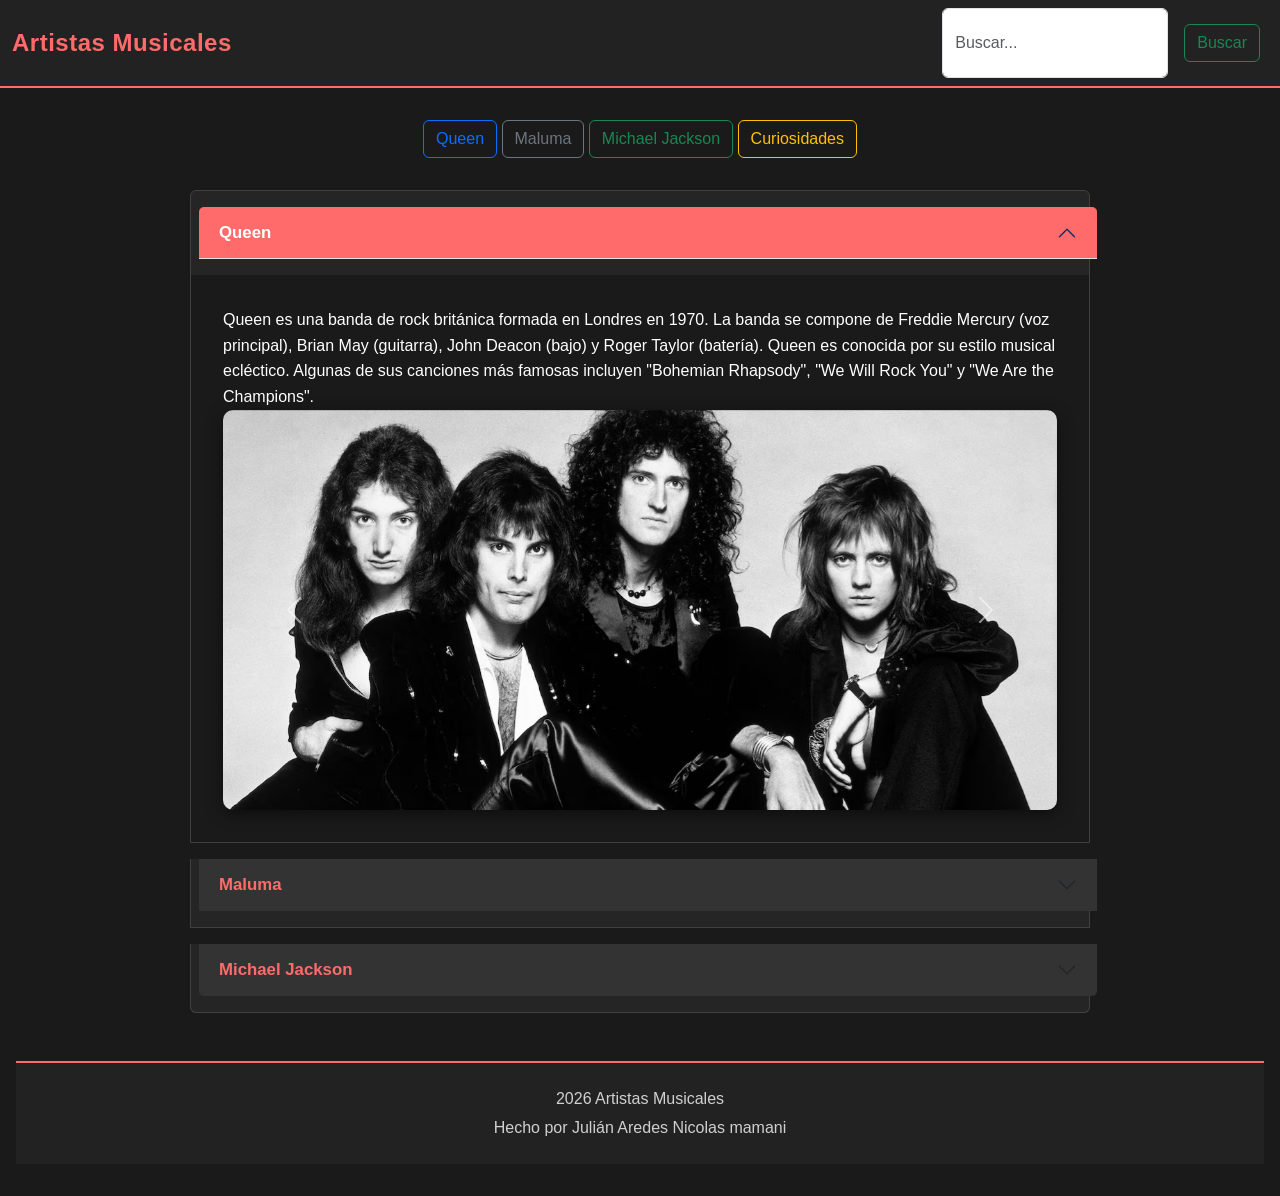
==== index.html @ 460808c9 "primeros cambios" ====
<!doctype html>
<html lang="es">
<head>
  <meta charset="utf-8">
  <meta name="viewport" content="width=device-width, initial-scale=1">
  <title>Artistas Musicales</title>
  <link href="https://cdn.jsdelivr.net/npm/bootstrap@5.3.8/dist/css/bootstrap.min.css" rel="stylesheet">
  <link rel="stylesheet" href="style.css">
</head>
<body>

  <nav class="navbar">
    <div class="container-fluid">
      <a class="navbar-brand">Artistas Musicales</a>
      <form class="d-flex">
        <input class="form-control me-2" type="search" placeholder="Buscar...">
        <button class="btn btn-outline-success" type="submit">Buscar</button>
      </form>
    </div>
  </nav>

  <div class="text-center">
    <a href="queen.html" class="btn btn-outline-primary">Queen</a>
    <a href="maluma.html" class="btn btn-outline-secondary">Maluma</a>
    <a href="michael.html" class="btn btn-outline-success">Michael Jackson</a>
    <a href="curiosidades.html" class="btn btn-outline-warning">Curiosidades</a>
  </div>

  <div class="accordion" id="accordion">
    
    <div class="accordion-item">
      <h2 class="accordion-header">
        <button class="accordion-button" type="button" data-bs-toggle="collapse" data-bs-target="#panel1">
          Queen
        </button>
      </h2>
      <div id="panel1" class="accordion-collapse collapse show" data-bs-parent="#accordion">
        <div class="accordion-body">
          Queen es una banda de rock británica formada en Londres en 1970. La banda se compone de Freddie Mercury (voz principal), Brian May (guitarra), John Deacon (bajo) y Roger Taylor (batería). Queen es conocida por su estilo musical ecléctico. Algunas de sus canciones más famosas incluyen "Bohemian Rhapsody", "We Will Rock You" y "We Are the Champions".
          <div id="carouselQueen" class="carousel slide">
            <div class="carousel-inner">
              <div class="carousel-item active">
                <img src="img/CJTBNE5VRJE6XIYTEWYDJPXTSQ.avif" class="w-100">
              </div>
              <div class="carousel-item">
                <img src="img/Queen_A_Night_At_The_Opera_(1975_Elektra_publicity_photo_02).jpg" class="w-100">
              </div>
              <div class="carousel-item">
                <img src="img/queen2.jpg" class="w-100">
              </div>
            </div>
            <button class="carousel-control-prev" type="button" data-bs-target="#carouselQueen" data-bs-slide="prev">
              <span class="carousel-control-prev-icon"></span>
            </button>
            <button class="carousel-control-next" type="button" data-bs-target="#carouselQueen" data-bs-slide="next">
              <span class="carousel-control-next-icon"></span>
            </button>
          </div>
        </div>
      </div>
    </div>

    <div class="accordion-item">
      <h2 class="accordion-header">
        <button class="accordion-button collapsed" type="button" data-bs-toggle="collapse" data-bs-target="#panel2">
          Maluma
        </button>
      </h2>
      <div id="panel2" class="accordion-collapse collapse" data-bs-parent="#accordion">
        <div class="accordion-body">
          Maluma es un cantante y compositor colombiano, conocido por su estilo de música urbana y sus performances en vivo.
          <div id="carouselMaluma" class="carousel slide">
            <div class="carousel-inner">
              <div class="carousel-item active">
                <img src="img/Maluma-para-GQ-MOTY-2025_01.webp" class="w-100">
              </div>
              <div class="carousel-item">
                <img src="img/Maluma-optimized.jpg" class="w-100">
              </div>
              <div class="carousel-item">
                <img src="img/VTZMW6OYZLPFJ6YXLFE5KECMXE.avif" class="w-100">
              </div>
            </div>
            <button class="carousel-control-prev" type="button" data-bs-target="#carouselMaluma" data-bs-slide="prev">
              <span class="carousel-control-prev-icon"></span>
            </button>
            <button class="carousel-control-next" type="button" data-bs-target="#carouselMaluma" data-bs-slide="next">
              <span class="carousel-control-next-icon"></span>
            </button>
          </div>
        </div>
      </div>
    </div>

    <div class="accordion-item">
      <h2 class="accordion-header">
        <button class="accordion-button collapsed" type="button" data-bs-toggle="collapse" data-bs-target="#panel3">
          Michael Jackson
        </button>
      </h2>
      <div id="panel3" class="accordion-collapse collapse" data-bs-parent="#accordion">
        <div class="accordion-body">
          Michael Jackson fue un cantante, compositor y bailarín estadounidense, conocido como el "Rey del Pop".
          <div id="carouselMichael" class="carousel slide">
            <div class="carousel-inner">
              <div class="carousel-item active">
                <img src="img/19495.jpeg" class="w-100">
              </div>
              <div class="carousel-item">
                <img src="img/michael-jackson-9tnnzexqbqbc0nca.jpg" class="w-100">
              </div>
              <div class="carousel-item">
                <img src="img/michael-jackson-landscape-image-szb9bx299x6ah3uo.jpg" class="w-100">
              </div>
            </div>
            <button class="carousel-control-prev" type="button" data-bs-target="#carouselMichael" data-bs-slide="prev">
              <span class="carousel-control-prev-icon"></span>
            </button>
            <button class="carousel-control-next" type="button" data-bs-target="#carouselMichael" data-bs-slide="next">
              <span class="carousel-control-next-icon"></span>
            </button>
          </div>
        </div>
      </div>
    </div>

  </div>

  <footer class="pie-sitio">
    <div class="container">
      <p>2026 Artistas Musicales</p>
      <p>Hecho por Julián Aredes Nicolas mamani</p>
    </div>
  </footer>

  <script src="https://cdn.jsdelivr.net/npm/bootstrap@5.3.8/dist/js/bootstrap.bundle.min.js"></script>
</body>
</html>
---- style.css ----
body { 
  background: #1a1a1a;
  color: #ffffff;
  font-family: 'Inter', -apple-system, BlinkMacSystemFont, 'Segoe UI', sans-serif;
  font-weight: 400;
  line-height: 1.6;
  margin: 0;
  padding: 2rem 1rem;
}

.navbar {
  background: #222 !important;
  border-bottom: 2px solid #ff6b6b;
  margin: -2rem -1rem 2rem -1rem;
}

.accordion {
  max-width: 900px;
  margin: 2rem auto;
}

.navbar-brand {
  color: #ff6b6b !important;
  font-family: 'Poppins', sans-serif;
  font-weight: 700;
  font-size: 1.5rem;
  cursor: pointer;
  letter-spacing: 0.5px;
}

button {
  margin: 1rem 0.5rem !important;
  font-family: 'Inter', sans-serif;
  font-weight: 600;
  font-size: 1rem;
}

.accordion-item {
  background: #252525;
  border: 1px solid #404040;
}

.accordion-button {
  background: #333;
  color: #ff6b6b;
  font-family: 'Poppins', sans-serif;
  font-weight: 600;
  font-size: 1.05rem;
}

.accordion-button:not(.collapsed) {
  background: #ff6b6b;
  color: white;
}

.accordion-body {
  background: #1a1a1a;
  padding: 2rem;
  color: #ffffff;
  font-size: 1rem;
}


.card {
  .pie-sitio p {
    margin: 0.2rem 0;
  }
  overflow: hidden;
  box-shadow: 0 4px 15px rgba(0, 0, 0, 0.5);
}

.card-header {
  background: #333;
  border-bottom: 2px solid #ff6b6b;
  padding: 1.5rem;
}

.card-header h1 {
  color: #ff6b6b;
  font-family: 'Poppins', sans-serif;
  font-size: 2.5rem;
  font-weight: 700;
  letter-spacing: 0.5px;
  margin: 0;
}

.card-body {
  padding: 2rem;
  background: #1a1a1a;
  color: #ffffff;
}

.card-body h5 {
  color: #ff6b6b;
  font-family: 'Poppins', sans-serif;
  font-weight: 600;
  font-size: 1.25rem;
  margin-top: 1.5rem;
  letter-spacing: 0.3px;
}

.card-body ul {
  margin: 1rem 0;
  padding-left: 1.5rem;
  list-style-position: outside;
}

.card-body li {
  margin: 0.7rem 0;
  color: #e0e0e0;
  font-size: 1.05rem;
  line-height: 1.5;
}

.card-body p {
  font-size: 1.05rem;
  line-height: 1.7;
  color: #d0d0d0;
}

.card-footer {
  background: #333;
  border-top: 2px solid #ff6b6b;
  padding: 1rem;
}


.dropdown-toggle {
  background: #ff6b6b !important;
  border: none !important;
  color: white !important;
}

.dropdown-toggle:hover {
  background: #ff5252 !important;
}

.dropdown-menu {
  background: #333 !important;
  border: 1px solid #ff6b6b;
}

.dropdown-item {
  color: #ffffff !important;
}

.dropdown-item:hover {
  background: #ff6b6b !important;
  color: white !important;
}

.modal-content {
  background: #252525;
  border: 2px solid #ff6b6b;
}

.modal-header {
  background: #333;
  border-bottom: 2px solid #ff6b6b;
  color: #ff6b6b;
}

.modal-title {
  color: #ff6b6b;
  font-family: 'Poppins', sans-serif;
  font-weight: 700;
  font-size: 1.3rem;
}

.btn-close {
  filter: invert(1);
}

.modal-body {
  background: #1a1a1a;
  color: #ffffff;
  font-family: 'Inter', sans-serif;
  font-size: 1.05rem;
  line-height: 1.7;
}

.modal-footer {
  background: #333;
  border-top: 2px solid #ff6b6b;
}

.carousel-item img {
  width: 100%;
  height: 300px;
  object-fit: cover;
}

h2, h3 {
  color: #ff6b6b;
  font-family: 'Poppins', sans-serif;
  font-weight: 700;
  letter-spacing: 0.3px;
}
.pie-sitio {
  background: #222;
  border-top: 2px solid #ff6b6b;
  margin-top: 3rem;
  padding: 1.25rem 0;
  text-align: center;
  color: #d0d0d0;
}

.pie-sitio p {
  margin: 0.2rem 0;
}
body.pagina-queen {
  background: #0f0f12;
  color: #f8f8f8;
}
body.pagina-queen .navbar,
body.pagina-queen .pie-sitio {
  background: #17171d;
  border-color: #ff4d6d;
}
body.pagina-queen .navbar-brand,
body.pagina-queen .card-header h1,
body.pagina-queen .card-body h5,
body.pagina-queen h2,
body.pagina-queen h3 {
  color: #ff4d6d;
}
body.pagina-queen .card,
body.pagina-queen .accordion-item,
body.pagina-queen .modal-content {
  border-color: #ff4d6d;
  background: #1e1e24;
}
body.pagina-queen .accordion-button:not(.collapsed),
body.pagina-queen .dropdown-toggle,
body.pagina-queen .btn-primary {
  background: #ff4d6d;
  border-color: #ff4d6d;
  color: white;
}
body.pagina-queen .accordion-button {
  background: #2a2a32;
  color: #ff4d6d;
}
body.pagina-maluma {
  background: #140b1d;
  color: #f8f8f8;
}
body.pagina-maluma .navbar,
body.pagina-maluma .pie-sitio {
  background: #221133;
  border-color: #d56cff;
}
body.pagina-maluma .navbar-brand,
body.pagina-maluma .card-header h1,
body.pagina-maluma .card-body h5,
body.pagina-maluma h2,
body.pagina-maluma h3 {
  color: #d56cff;
}
body.pagina-maluma .card,
body.pagina-maluma .accordion-item,
body.pagina-maluma .modal-content {
  border-color: #d56cff;
  background: #26153a;
}
body.pagina-maluma .accordion-button:not(.collapsed),
body.pagina-maluma .dropdown-toggle,
body.pagina-maluma .btn-primary {
  background: #d56cff;
  border-color: #d56cff;
  color: #140b1d;
}
body.pagina-maluma .accordion-button {
  background: #2f1b45;
  color: #d56cff;
}
body.pagina-michael {
  background: #080808;
  color: #f8f8f8;
}
body.pagina-michael .navbar,
body.pagina-michael .pie-sitio {
  background: #161616;
  border-color: #ffd54f;
}
body.pagina-michael .navbar-brand,
body.pagina-michael .card-header h1,
body.pagina-michael .card-body h5,
body.pagina-michael h2,
body.pagina-michael h3 {
  color: #ffd54f;
}
body.pagina-michael .card,
body.pagina-michael .accordion-item,
body.pagina-michael .modal-content {
  border-color: #ffd54f;
  background: #1b1b1b;
}
body.pagina-michael .accordion-button:not(.collapsed),
body.pagina-michael .dropdown-toggle,
body.pagina-michael .btn-primary {
  background: #ffd54f;
  border-color: #ffd54f;
  color: #080808;
}
body.pagina-michael .accordion-button {
  background: #242424;
  color: #ffd54f;
}
body.pagina-curiosidades {
  background: #07111f;
  color: #f4f8ff;
}
body.pagina-curiosidades .navbar,
body.pagina-curiosidades .pie-sitio {
  background: #0d1b2d;
  border-color: #4fc3f7;
}
body.pagina-curiosidades .navbar-brand,
body.pagina-curiosidades .card-header h1,
body.pagina-curiosidades .card-body h5,
body.pagina-curiosidades h2,
body.pagina-curiosidades h3 {
  color: #4fc3f7;
}
body.pagina-curiosidades .card,
body.pagina-curiosidades .accordion-item,
body.pagina-curiosidades .modal-content {
  border-color: #4fc3f7;
  background: #10233b;
}
body.pagina-curiosidades .accordion-button:not(.collapsed),
body.pagina-curiosidades .dropdown-toggle,
body.pagina-curiosidades .btn-primary {
  background: #4fc3f7;
  border-color: #4fc3f7;
  color: #07111f;
}
body.pagina-curiosidades .accordion-button {
  background: #16304a;
  color: #4fc3f7;
}

.carousel {
  border-radius: 10px;
  overflow: hidden;
  box-shadow: 0 4px 15px rgba(0, 0, 0, 0.5);
}

.carousel-item img {
  height: 400px;
  object-fit: cover;
}

.carousel-caption {
  background: rgba(0, 0, 0, 0.6);
  padding: 1rem;
  border-radius: 5px;
}

.carousel-control-prev-icon,
.carousel-control-next-icon {
  filter: brightness(0) invert(1);
}

body.pagina-curiosidades .carousel-inner {
  border: 2px solid #4fc3f7;
  border-radius: 10px;
}
body.pagina-curiosidades .carousel-control-prev-icon,
body.pagina-curiosidades .carousel-control-next-icon {
  filter: brightness(0.8) invert(1) sepia(100%) saturate(10) hue-rotate(170deg);
}
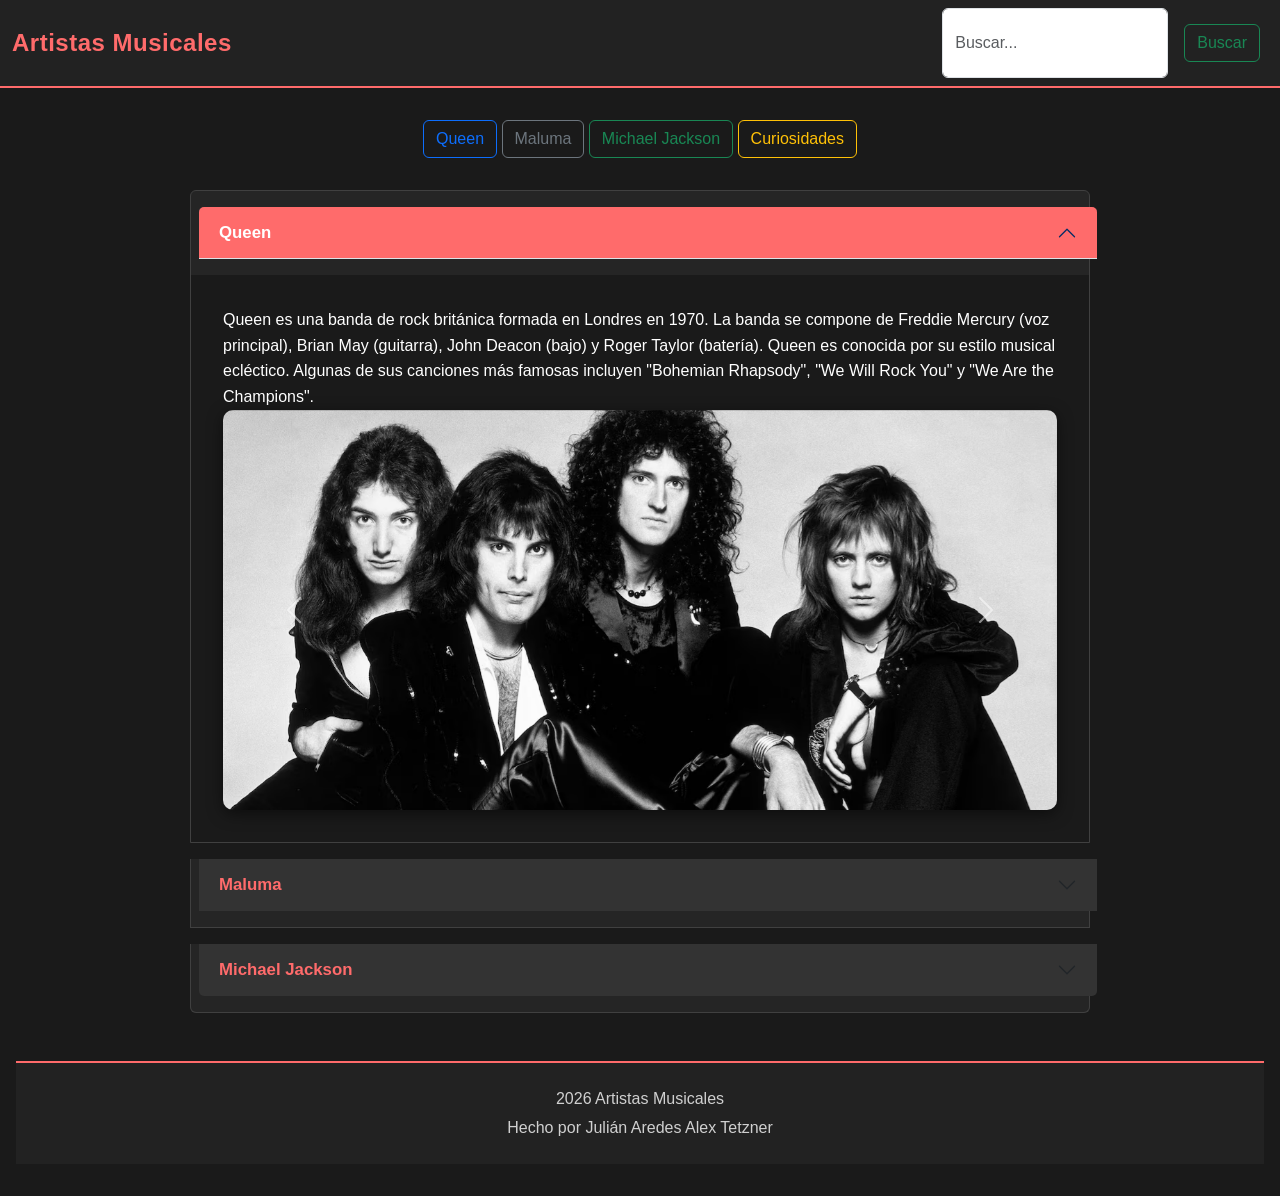
==== commit b4cf7237: "footer" ====
--- a/index.html
+++ b/index.html
@@ -129,7 +129,7 @@
   <footer class="pie-sitio">
     <div class="container">
       <p>2026 Artistas Musicales</p>
-      <p>Hecho por Julián Aredes Nicolas mamani</p>
+      <p>Hecho por Julián Aredes Alex Tetzner</p>
     </div>
   </footer>
 
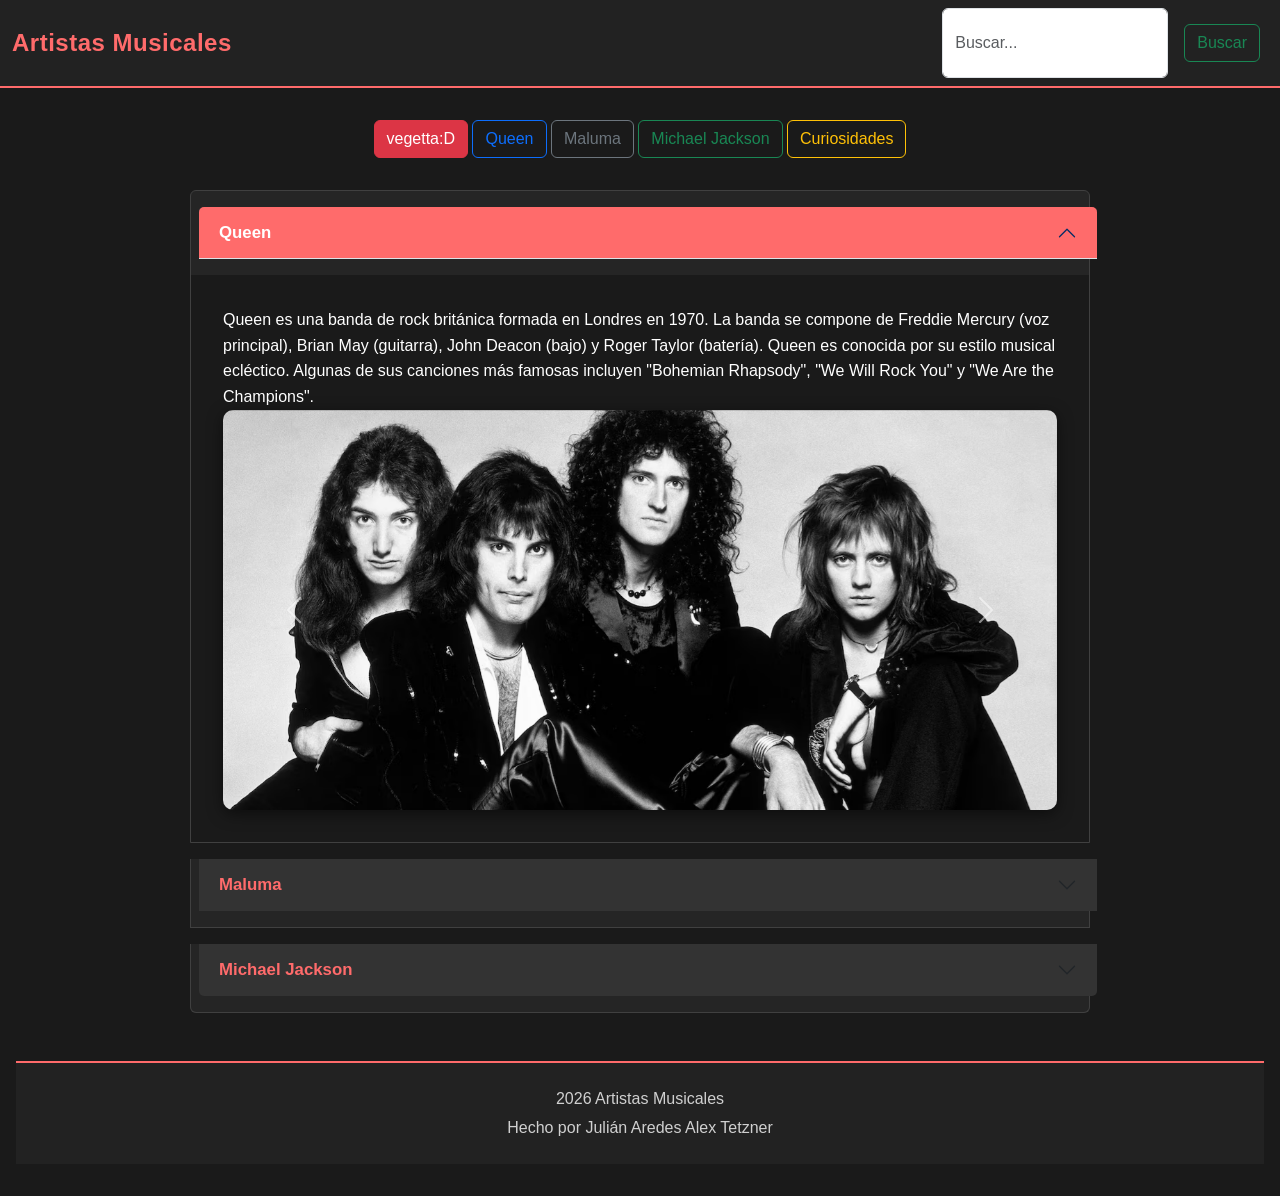
==== commit 72200529: "video agregado" ====
--- a/index.html
+++ b/index.html
@@ -20,6 +20,7 @@
   </nav>
 
   <div class="text-center">
+    <a href="pagina6777.html" class="btn btn-danger">vegetta:D</a>
     <a href="queen.html" class="btn btn-outline-primary">Queen</a>
     <a href="maluma.html" class="btn btn-outline-secondary">Maluma</a>
     <a href="michael.html" class="btn btn-outline-success">Michael Jackson</a>
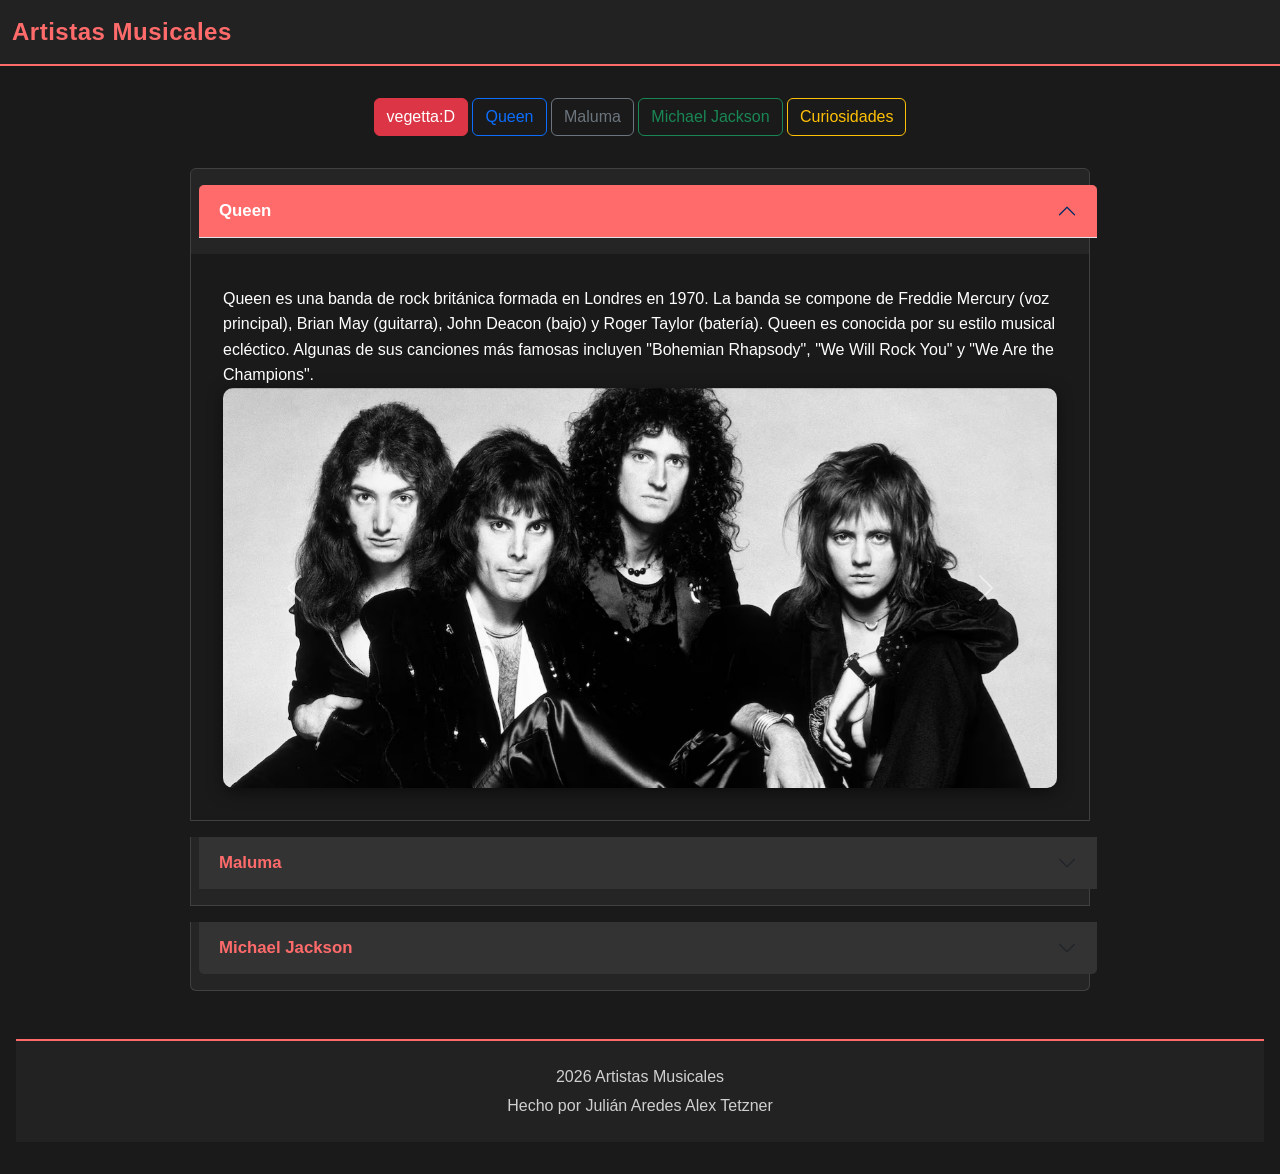
==== commit 79b68508: "barra nav eliminada uwu" ====
--- a/index.html
+++ b/index.html
@@ -12,10 +12,7 @@
   <nav class="navbar">
     <div class="container-fluid">
       <a class="navbar-brand">Artistas Musicales</a>
-      <form class="d-flex">
-        <input class="form-control me-2" type="search" placeholder="Buscar...">
-        <button class="btn btn-outline-success" type="submit">Buscar</button>
-      </form>
+ 
     </div>
   </nav>
 
--- a/style.css
+++ b/style.css
@@ -372,3 +372,45 @@
   filter: brightness(0.8) invert(1) sepia(100%) saturate(10) hue-rotate(170deg);
 }
 
+body.pagina-vegetta {
+  background: #120b1c;
+  color: #f8f8f8;
+}
+body.pagina-vegetta .navbar,
+body.pagina-vegetta .pie-sitio {
+  background: #1d1130;
+  border-color: #8a5cf6;
+}
+body.pagina-vegetta .navbar-brand,
+body.pagina-vegetta .card-header h1,
+body.pagina-vegetta .card-body h5,
+body.pagina-vegetta h2,
+body.pagina-vegetta h3 {
+  color: #8a5cf6;
+}
+body.pagina-vegetta .card,
+body.pagina-vegetta .accordion-item,
+body.pagina-vegetta .modal-content {
+  border-color: #8a5cf6;
+  background: #23153d;
+}
+body.pagina-vegetta .btn-primary,
+body.pagina-vegetta .btn-outline-light {
+  background: #8a5cf6;
+  border-color: #8a5cf6;
+  color: white;
+}
+body.pagina-vegetta .carousel-inner {
+  border: 2px solid #8a5cf6;
+  border-radius: 10px;
+}
+body.pagina-vegetta .carousel-item img {
+  display: block;
+  width: 100%;
+  max-height: 420px;
+  object-fit: contain;
+  object-position: center;
+  margin: 0 auto;
+  background: #120b1c;
+}
+
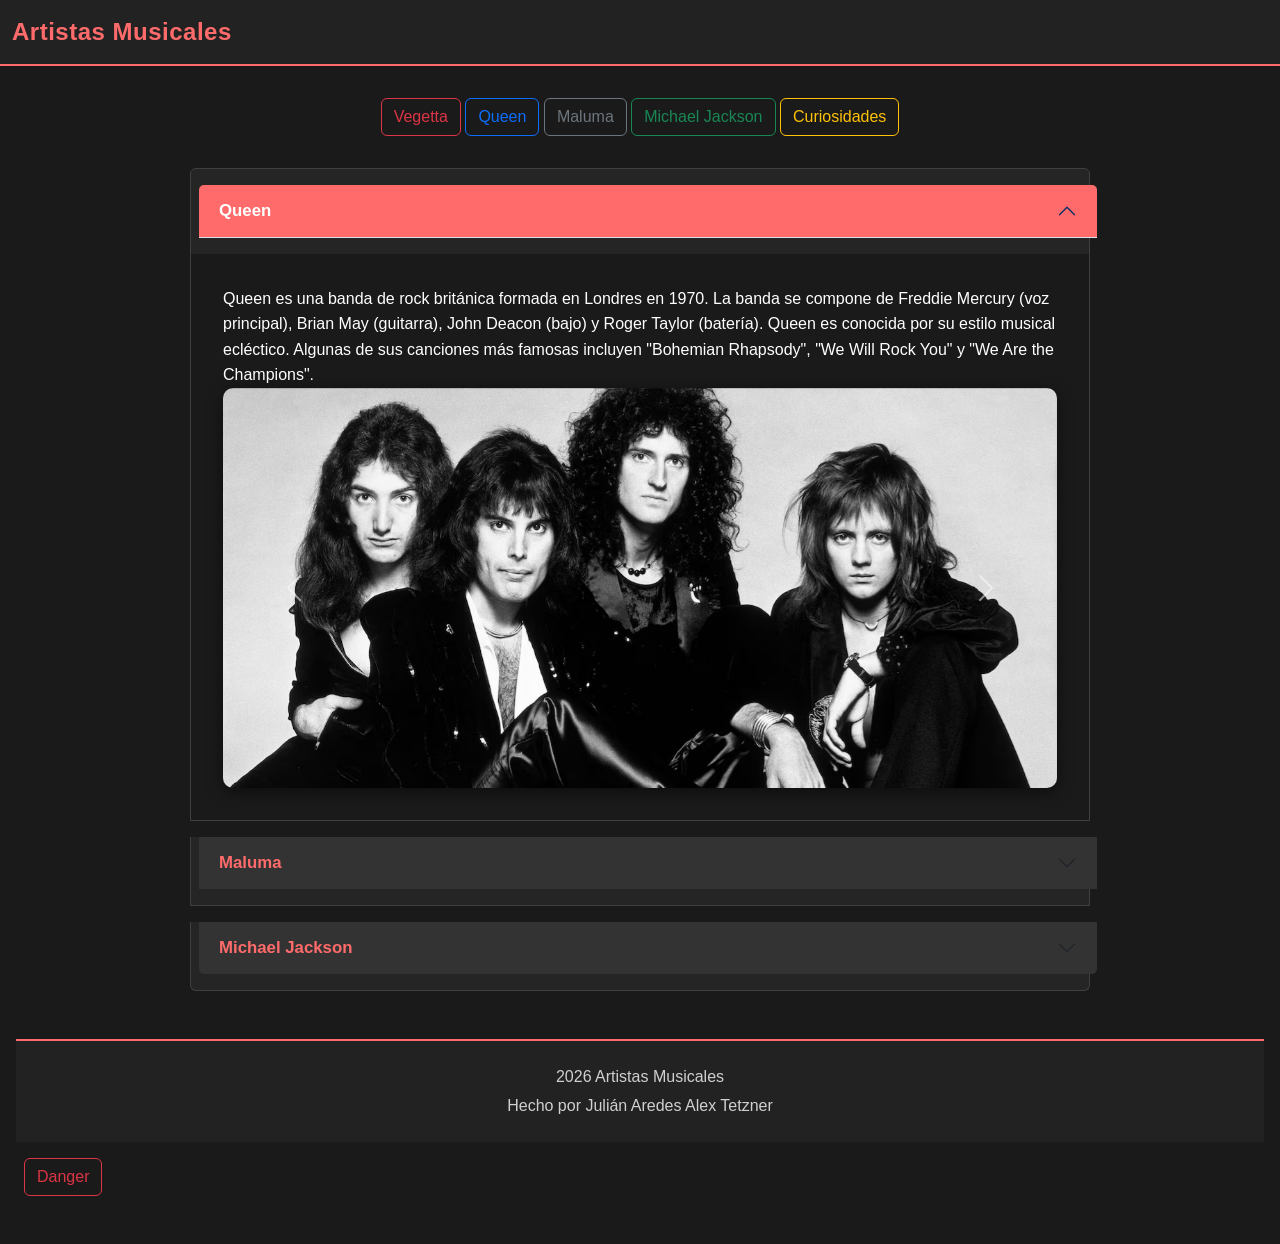
==== commit e1f0c0db: "boton vegeta" ====
--- a/index.html
+++ b/index.html
@@ -17,7 +17,7 @@
   </nav>
 
   <div class="text-center">
-    <a href="pagina6777.html" class="btn btn-danger">vegetta:D</a>
+    <a href="pagina6777.html" class="btn btn-outline-danger">Vegetta</a>
     <a href="queen.html" class="btn btn-outline-primary">Queen</a>
     <a href="maluma.html" class="btn btn-outline-secondary">Maluma</a>
     <a href="michael.html" class="btn btn-outline-success">Michael Jackson</a>
@@ -133,4 +133,5 @@
 
   <script src="https://cdn.jsdelivr.net/npm/bootstrap@5.3.8/dist/js/bootstrap.bundle.min.js"></script>
 </body>
-</html>+</html>
+<button type="button" class="btn btn-outline-danger">Danger</button>
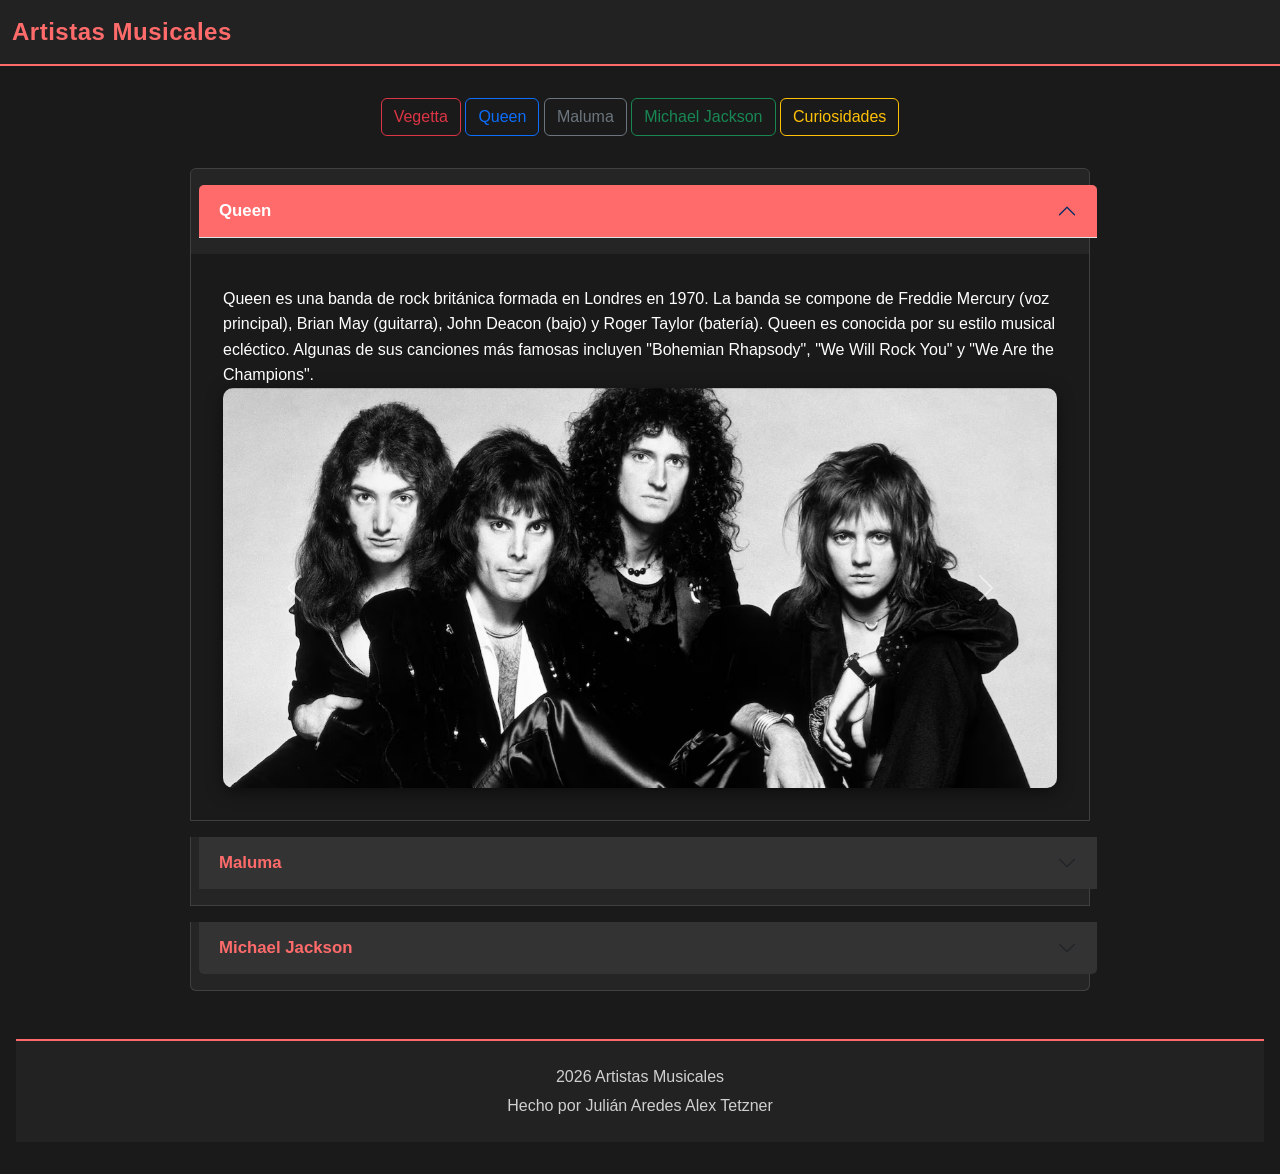
==== commit a85238e7: "." ====
--- a/index.html
+++ b/index.html
@@ -133,5 +133,4 @@
 
   <script src="https://cdn.jsdelivr.net/npm/bootstrap@5.3.8/dist/js/bootstrap.bundle.min.js"></script>
 </body>
-</html>
-<button type="button" class="btn btn-outline-danger">Danger</button>+</html>
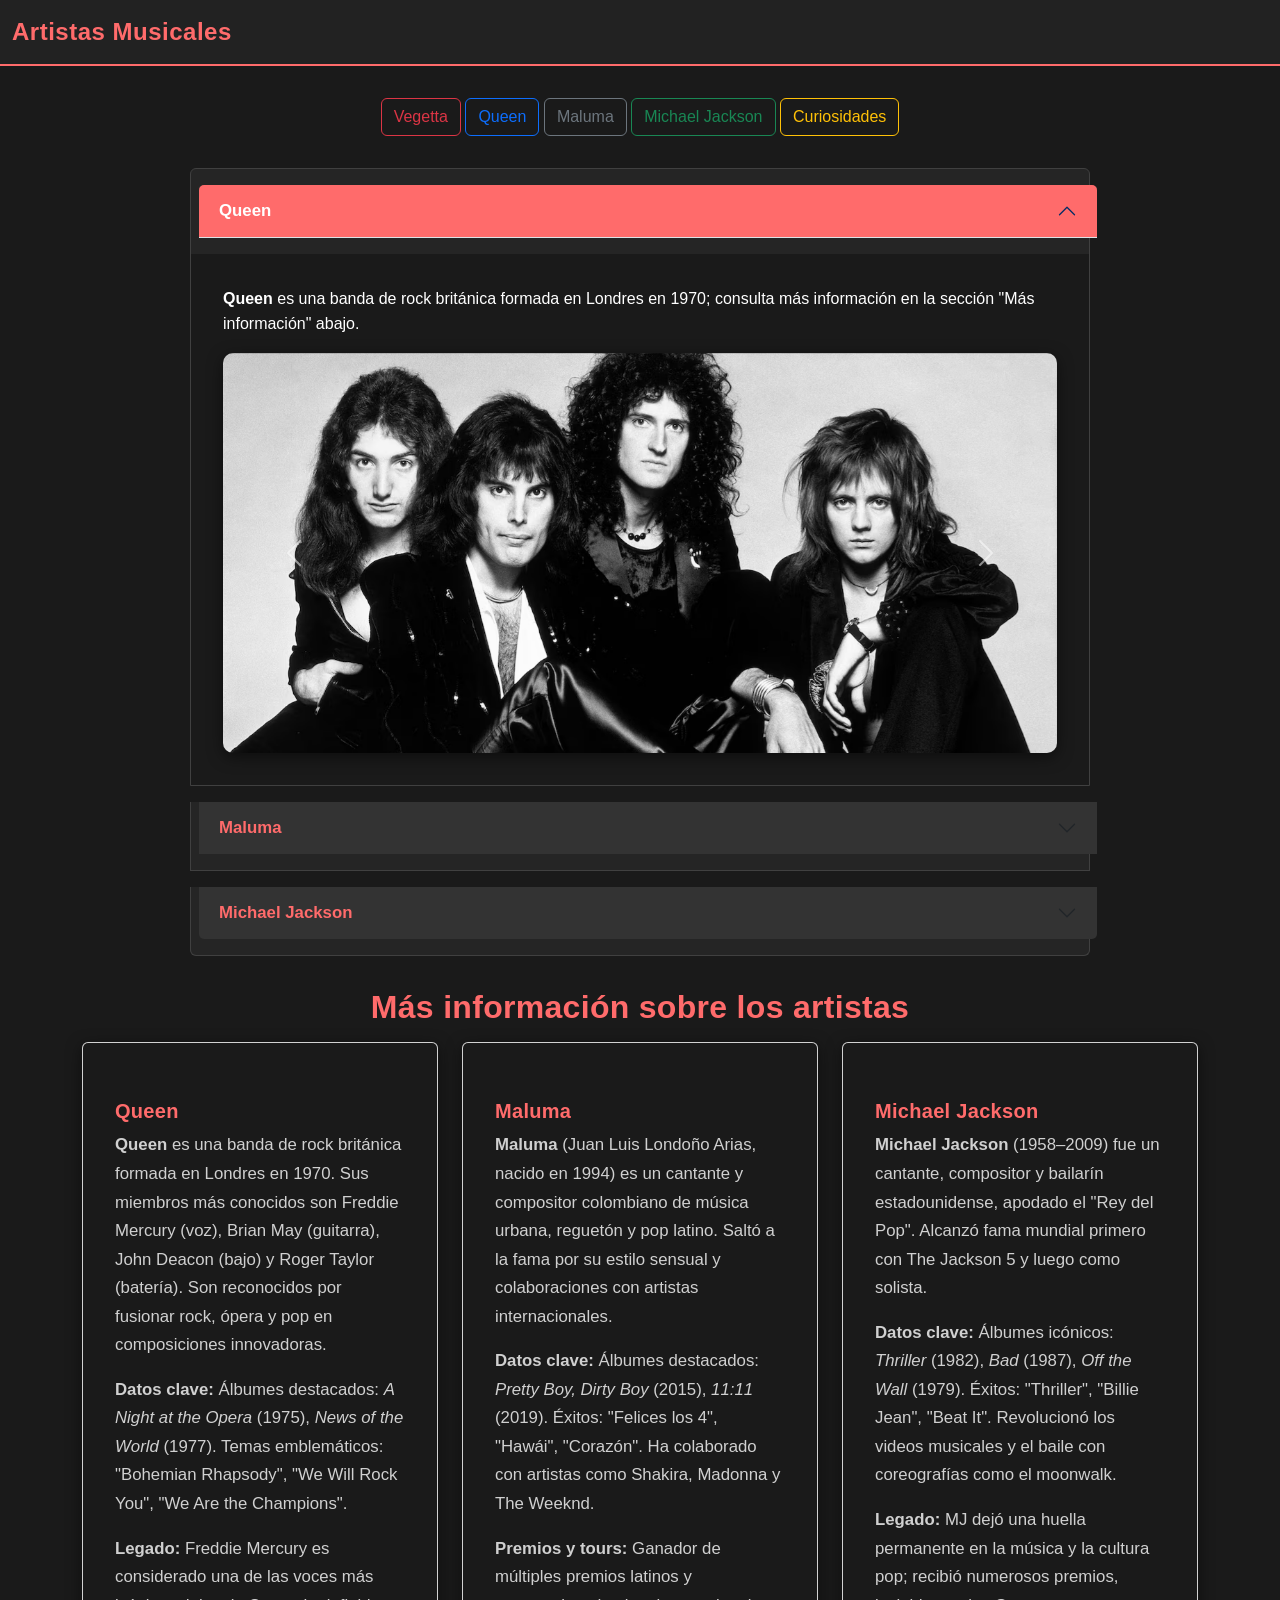
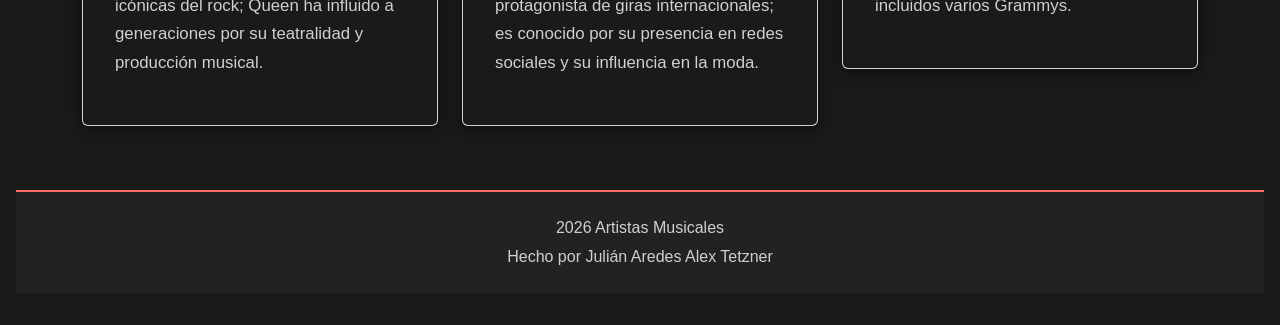
==== commit c2e19e32: "mas info y correcciones 1" ====
--- a/index.html
+++ b/index.html
@@ -34,7 +34,7 @@
       </h2>
       <div id="panel1" class="accordion-collapse collapse show" data-bs-parent="#accordion">
         <div class="accordion-body">
-          Queen es una banda de rock británica formada en Londres en 1970. La banda se compone de Freddie Mercury (voz principal), Brian May (guitarra), John Deacon (bajo) y Roger Taylor (batería). Queen es conocida por su estilo musical ecléctico. Algunas de sus canciones más famosas incluyen "Bohemian Rhapsody", "We Will Rock You" y "We Are the Champions".
+          <p><strong>Queen</strong> es una banda de rock británica formada en Londres en 1970; consulta más información en la sección "Más información" abajo.</p>
           <div id="carouselQueen" class="carousel slide">
             <div class="carousel-inner">
               <div class="carousel-item active">
@@ -66,7 +66,7 @@
       </h2>
       <div id="panel2" class="accordion-collapse collapse" data-bs-parent="#accordion">
         <div class="accordion-body">
-          Maluma es un cantante y compositor colombiano, conocido por su estilo de música urbana y sus performances en vivo.
+          <p><strong>Maluma</strong> (Juan Luis Londoño Arias, nacido en 1994) es un cantante colombiano de música urbana y pop latino; más detalles en "Más información" abajo.</p>
           <div id="carouselMaluma" class="carousel slide">
             <div class="carousel-inner">
               <div class="carousel-item active">
@@ -98,7 +98,7 @@
       </h2>
       <div id="panel3" class="accordion-collapse collapse" data-bs-parent="#accordion">
         <div class="accordion-body">
-          Michael Jackson fue un cantante, compositor y bailarín estadounidense, conocido como el "Rey del Pop".
+          <p><strong>Michael Jackson</strong> (1958–2009) fue un cantante, compositor y bailarín estadounidense, apodado el "Rey del Pop"; más información en la sección "Más información" abajo.</p>
           <div id="carouselMichael" class="carousel slide">
             <div class="carousel-inner">
               <div class="carousel-item active">
@@ -124,6 +124,42 @@
 
   </div>
 
+  <section class="container mt-4" id="mas-informacion">
+    <h2 class="text-center mb-3">Más información sobre los artistas</h2>
+    <div class="row">
+      <div class="col-md-4">
+        <div class="card mb-3">
+          <div class="card-body">
+            <h5 class="card-title">Queen</h5>
+            <p><strong>Queen</strong> es una banda de rock británica formada en Londres en 1970. Sus miembros más conocidos son Freddie Mercury (voz), Brian May (guitarra), John Deacon (bajo) y Roger Taylor (batería). Son reconocidos por fusionar rock, ópera y pop en composiciones innovadoras.</p>
+            <p><strong>Datos clave:</strong> Álbumes destacados: <em>A Night at the Opera</em> (1975), <em>News of the World</em> (1977). Temas emblemáticos: "Bohemian Rhapsody", "We Will Rock You", "We Are the Champions".</p>
+            <p><strong>Legado:</strong> Freddie Mercury es considerado una de las voces más icónicas del rock; Queen ha influido a generaciones por su teatralidad y producción musical.</p>
+          </div>
+        </div>
+      </div>
+      <div class="col-md-4">
+        <div class="card mb-3">
+          <div class="card-body">
+            <h5 class="card-title">Maluma</h5>
+            <p><strong>Maluma</strong> (Juan Luis Londoño Arias, nacido en 1994) es un cantante y compositor colombiano de música urbana, reguetón y pop latino. Saltó a la fama por su estilo sensual y colaboraciones con artistas internacionales.</p>
+            <p><strong>Datos clave:</strong> Álbumes destacados: <em>Pretty Boy, Dirty Boy</em> (2015), <em>11:11</em> (2019). Éxitos: "Felices los 4", "Hawái", "Corazón". Ha colaborado con artistas como Shakira, Madonna y The Weeknd.</p>
+            <p><strong>Premios y tours:</strong> Ganador de múltiples premios latinos y protagonista de giras internacionales; es conocido por su presencia en redes sociales y su influencia en la moda.</p>
+          </div>
+        </div>
+      </div>
+      <div class="col-md-4">
+        <div class="card mb-3">
+          <div class="card-body">
+            <h5 class="card-title">Michael Jackson</h5>
+            <p><strong>Michael Jackson</strong> (1958–2009) fue un cantante, compositor y bailarín estadounidense, apodado el "Rey del Pop". Alcanzó fama mundial primero con The Jackson 5 y luego como solista.</p>
+            <p><strong>Datos clave:</strong> Álbumes icónicos: <em>Thriller</em> (1982), <em>Bad</em> (1987), <em>Off the Wall</em> (1979). Éxitos: "Thriller", "Billie Jean", "Beat It". Revolucionó los videos musicales y el baile con coreografías como el moonwalk.</p>
+            <p><strong>Legado:</strong> MJ dejó una huella permanente en la música y la cultura pop; recibió numerosos premios, incluidos varios Grammys.</p>
+          </div>
+        </div>
+      </div>
+    </div>
+  </section>
+
   <footer class="pie-sitio">
     <div class="container">
       <p>2026 Artistas Musicales</p>
